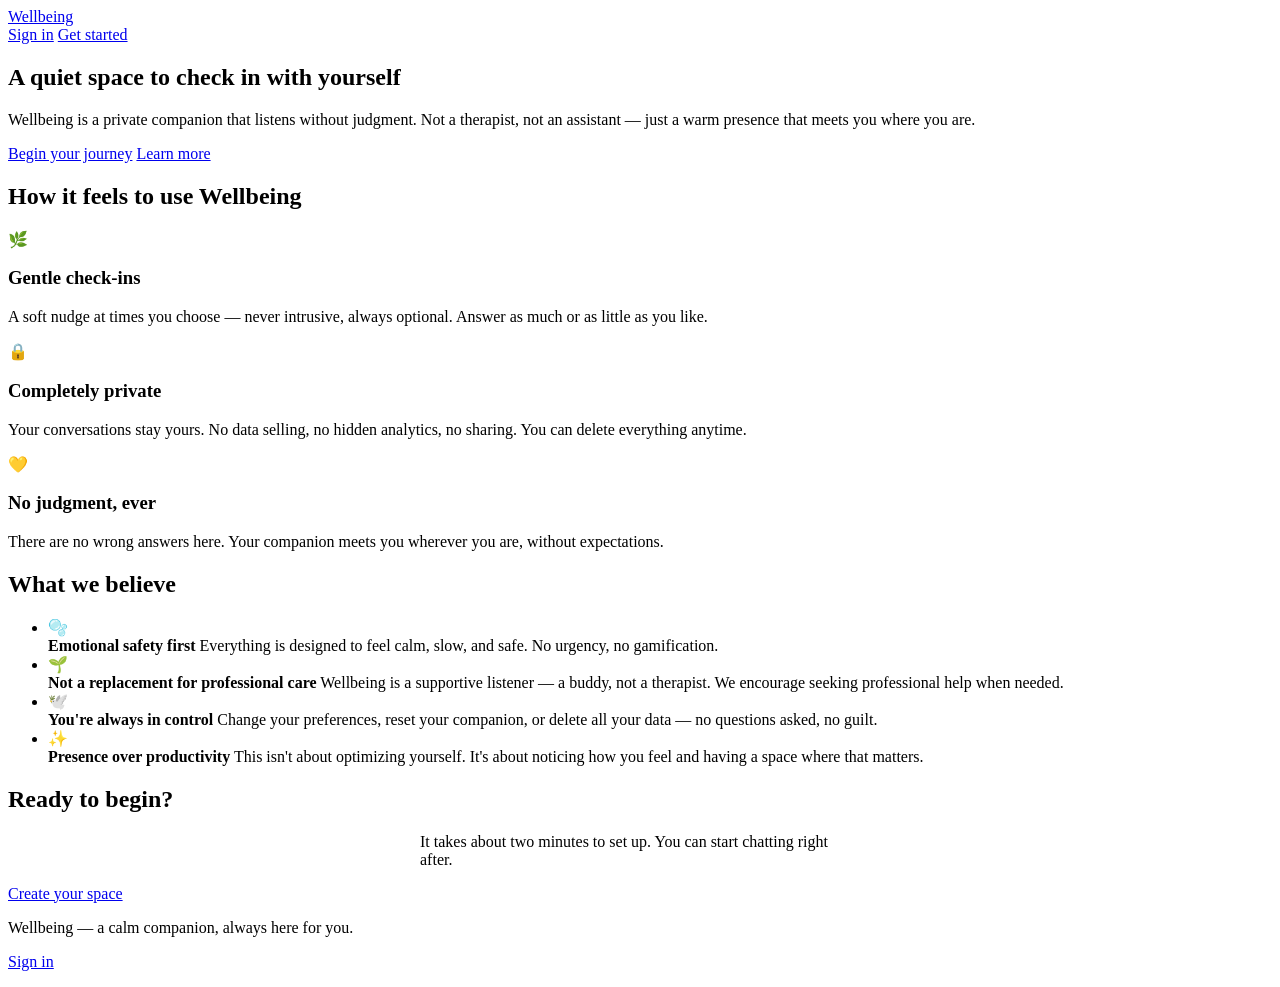
==== static/index.html @ b136bfb5 "Add soothing web portal frontend" ====
<!DOCTYPE html>
<html lang="en">
<head>
  <meta charset="utf-8" />
  <meta name="viewport" content="width=device-width, initial-scale=1" />
  <title>Wellbeing — A quiet companion for your mind</title>
  <meta name="description" content="A calm, private space to check in with yourself. Not a therapist — just a kind listener who's always here." />
  <link rel="stylesheet" href="/css/style.css" />
</head>
<body>

  <!-- Top Bar -->
  <header class="topbar">
    <div class="topbar-inner">
      <a href="/" class="topbar-brand" aria-label="Wellbeing home">
        <span class="brand-dot" aria-hidden="true"></span>
        Wellbeing
      </a>
      <nav class="topbar-nav" aria-label="Main navigation">
        <a href="/login.html" class="btn btn--ghost btn--sm">Sign in</a>
        <a href="/login.html#signup" class="btn btn--primary btn--sm">Get started</a>
      </nav>
    </div>
  </header>

  <main>
    <!-- Hero -->
    <section class="hero" aria-labelledby="hero-heading">
      <div class="breathe-orb" aria-hidden="true"></div>
      <h1 id="hero-heading">A quiet space to check&nbsp;in with&nbsp;yourself</h1>
      <p>
        Wellbeing is a private companion that listens without judgment.
        Not a therapist, not an assistant — just a warm presence that meets you where you are.
      </p>
      <div class="hero-cta">
        <a href="/login.html#signup" class="btn btn--primary btn--lg">Begin your journey</a>
        <a href="#how-it-works" class="btn btn--secondary btn--lg">Learn more</a>
      </div>
    </section>

    <!-- Features -->
    <section id="how-it-works" class="landing-section container" aria-labelledby="features-heading">
      <h2 id="features-heading" class="text-center">How it feels to use Wellbeing</h2>
      <div class="feature-grid">
        <div class="feature-card">
          <div class="feature-icon feature-icon--green" aria-hidden="true">🌿</div>
          <h3>Gentle check-ins</h3>
          <p>A soft nudge at times you choose — never intrusive, always optional. Answer as much or as little as you like.</p>
        </div>
        <div class="feature-card">
          <div class="feature-icon feature-icon--lavender" aria-hidden="true">🔒</div>
          <h3>Completely private</h3>
          <p>Your conversations stay yours. No data selling, no hidden analytics, no sharing. You can delete everything anytime.</p>
        </div>
        <div class="feature-card">
          <div class="feature-icon feature-icon--sand" aria-hidden="true">💛</div>
          <h3>No judgment, ever</h3>
          <p>There are no wrong answers here. Your companion meets you wherever you are, without expectations.</p>
        </div>
      </div>
    </section>

    <!-- Values -->
    <section class="landing-section--tinted" aria-labelledby="values-heading">
      <h2 id="values-heading" class="text-center mb-lg">What we believe</h2>
      <ul class="values-list">
        <li>
          <div class="value-icon" aria-hidden="true">🫧</div>
          <div>
            <strong>Emotional safety first</strong>
            <span>Everything is designed to feel calm, slow, and safe. No urgency, no gamification.</span>
          </div>
        </li>
        <li>
          <div class="value-icon" aria-hidden="true">🌱</div>
          <div>
            <strong>Not a replacement for professional care</strong>
            <span>Wellbeing is a supportive listener — a buddy, not a therapist. We encourage seeking professional help when needed.</span>
          </div>
        </li>
        <li>
          <div class="value-icon" aria-hidden="true">🕊️</div>
          <div>
            <strong>You're always in control</strong>
            <span>Change your preferences, reset your companion, or delete all your data — no questions asked, no guilt.</span>
          </div>
        </li>
        <li>
          <div class="value-icon" aria-hidden="true">✨</div>
          <div>
            <strong>Presence over productivity</strong>
            <span>This isn't about optimizing yourself. It's about noticing how you feel and having a space where that matters.</span>
          </div>
        </li>
      </ul>
    </section>

    <!-- CTA -->
    <section class="landing-section container text-center" aria-labelledby="cta-heading">
      <h2 id="cta-heading">Ready to begin?</h2>
      <p class="text-secondary mt-sm" style="max-width:440px;margin-left:auto;margin-right:auto;">
        It takes about two minutes to set up. You can start chatting right after.
      </p>
      <div class="hero-cta mt-lg">
        <a href="/login.html#signup" class="btn btn--primary btn--lg">Create your space</a>
      </div>
    </section>
  </main>

  <footer class="footer">
    <p>Wellbeing — a calm companion, always here for&nbsp;you.</p>
    <p class="mt-sm"><a href="/login.html">Sign in</a></p>
  </footer>

  <script src="/js/app.js"></script>
</body>
</html>
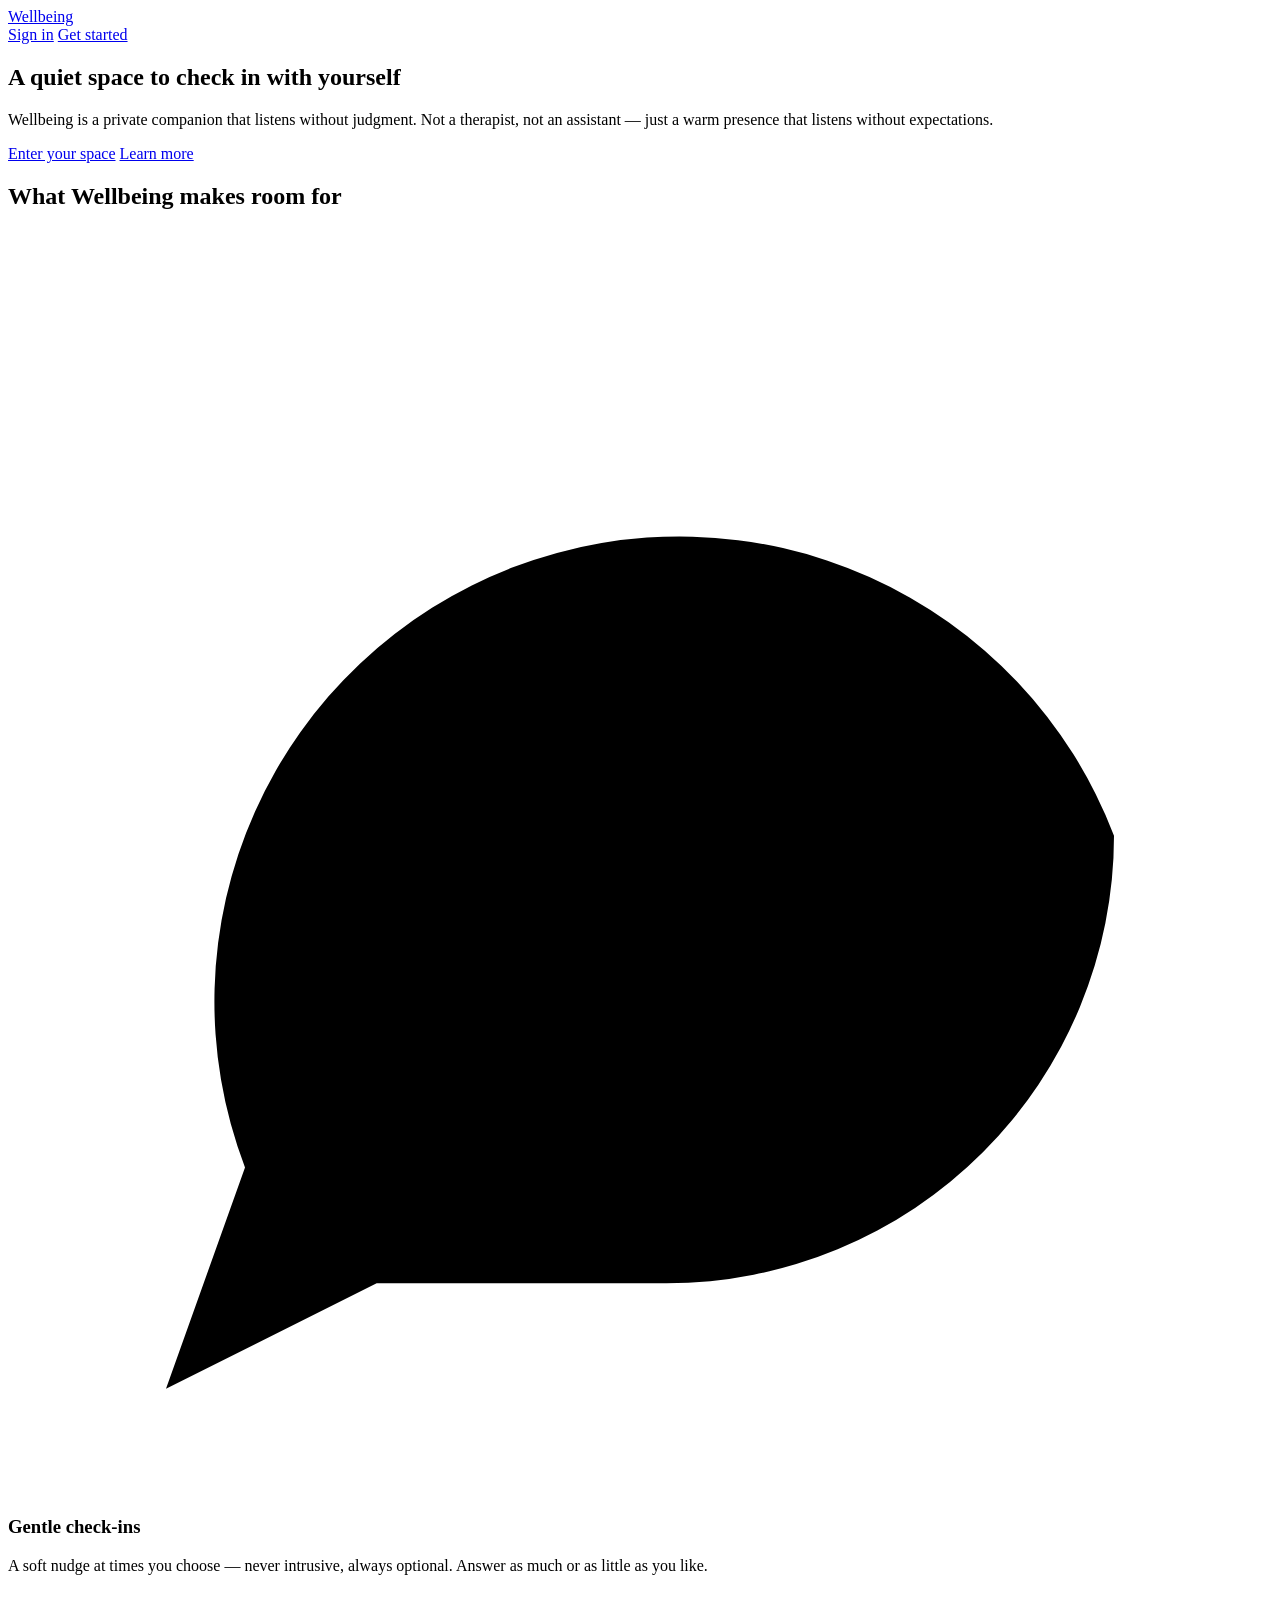
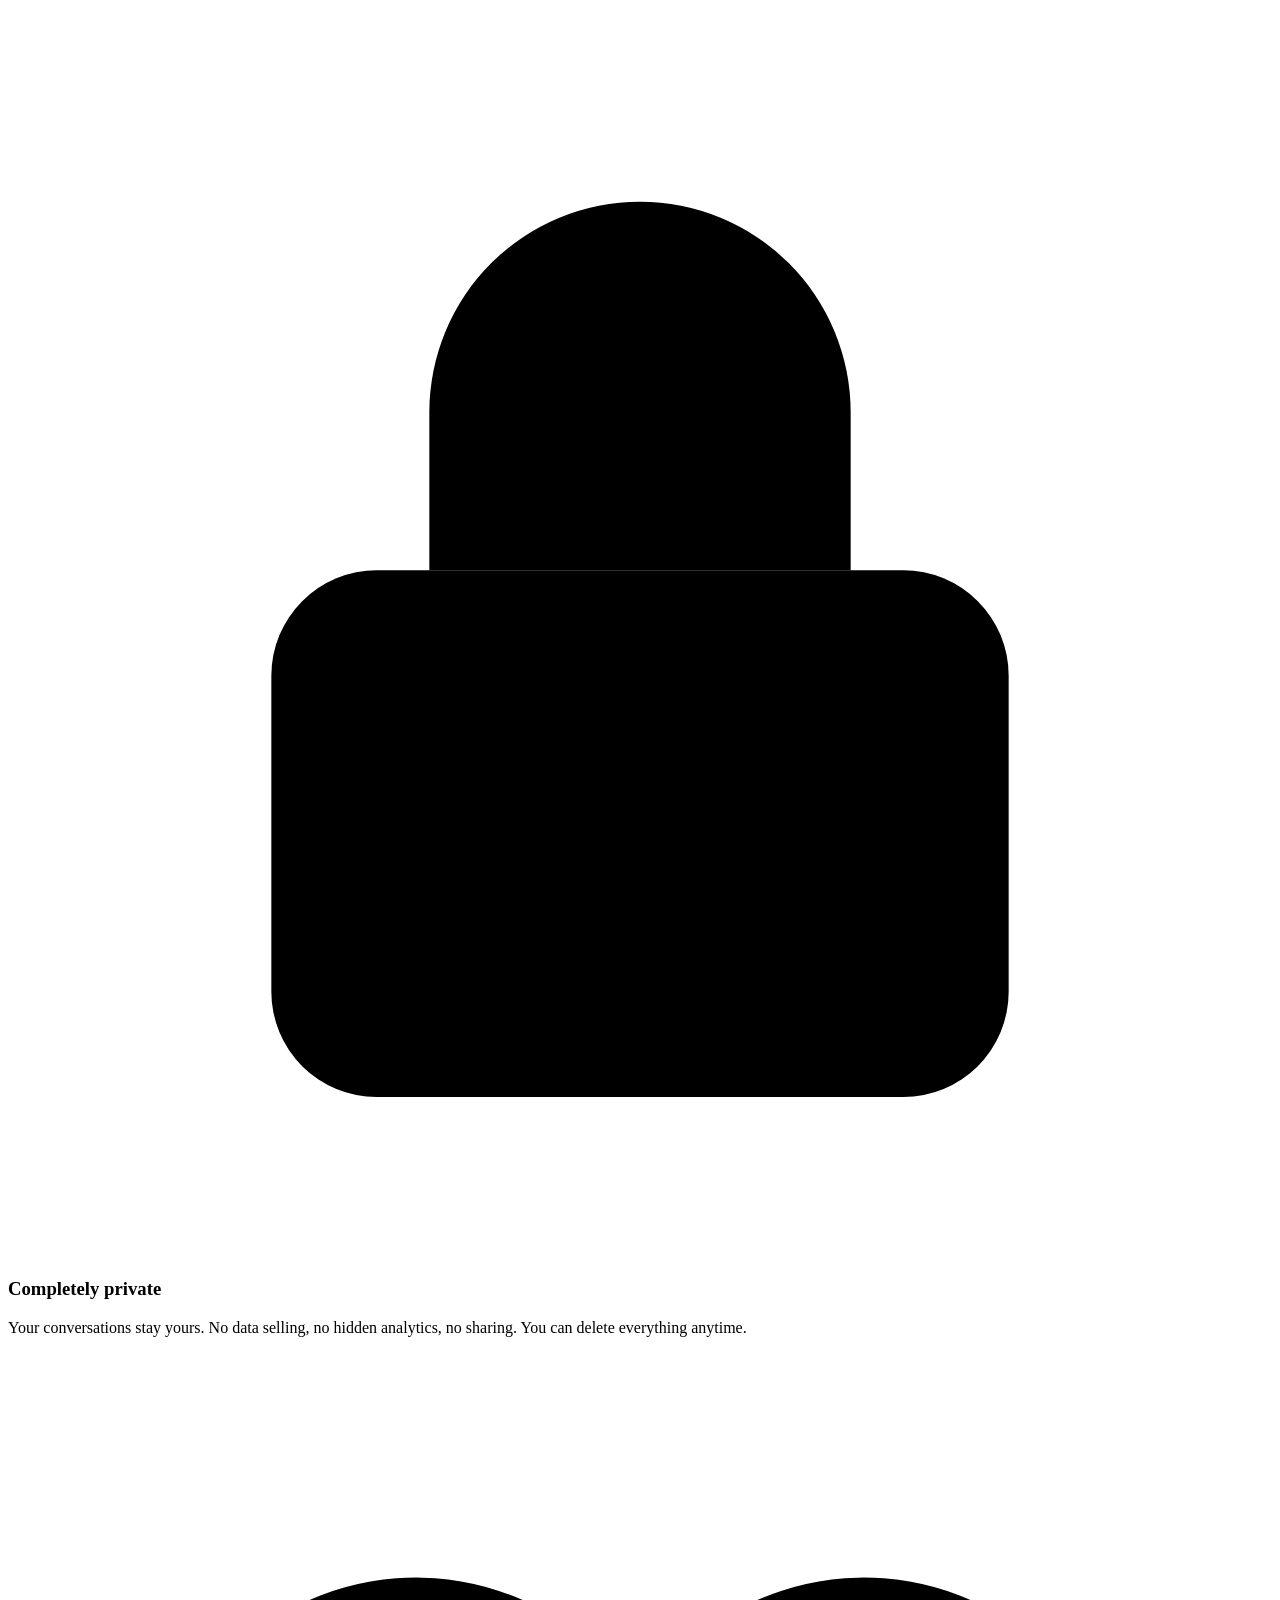
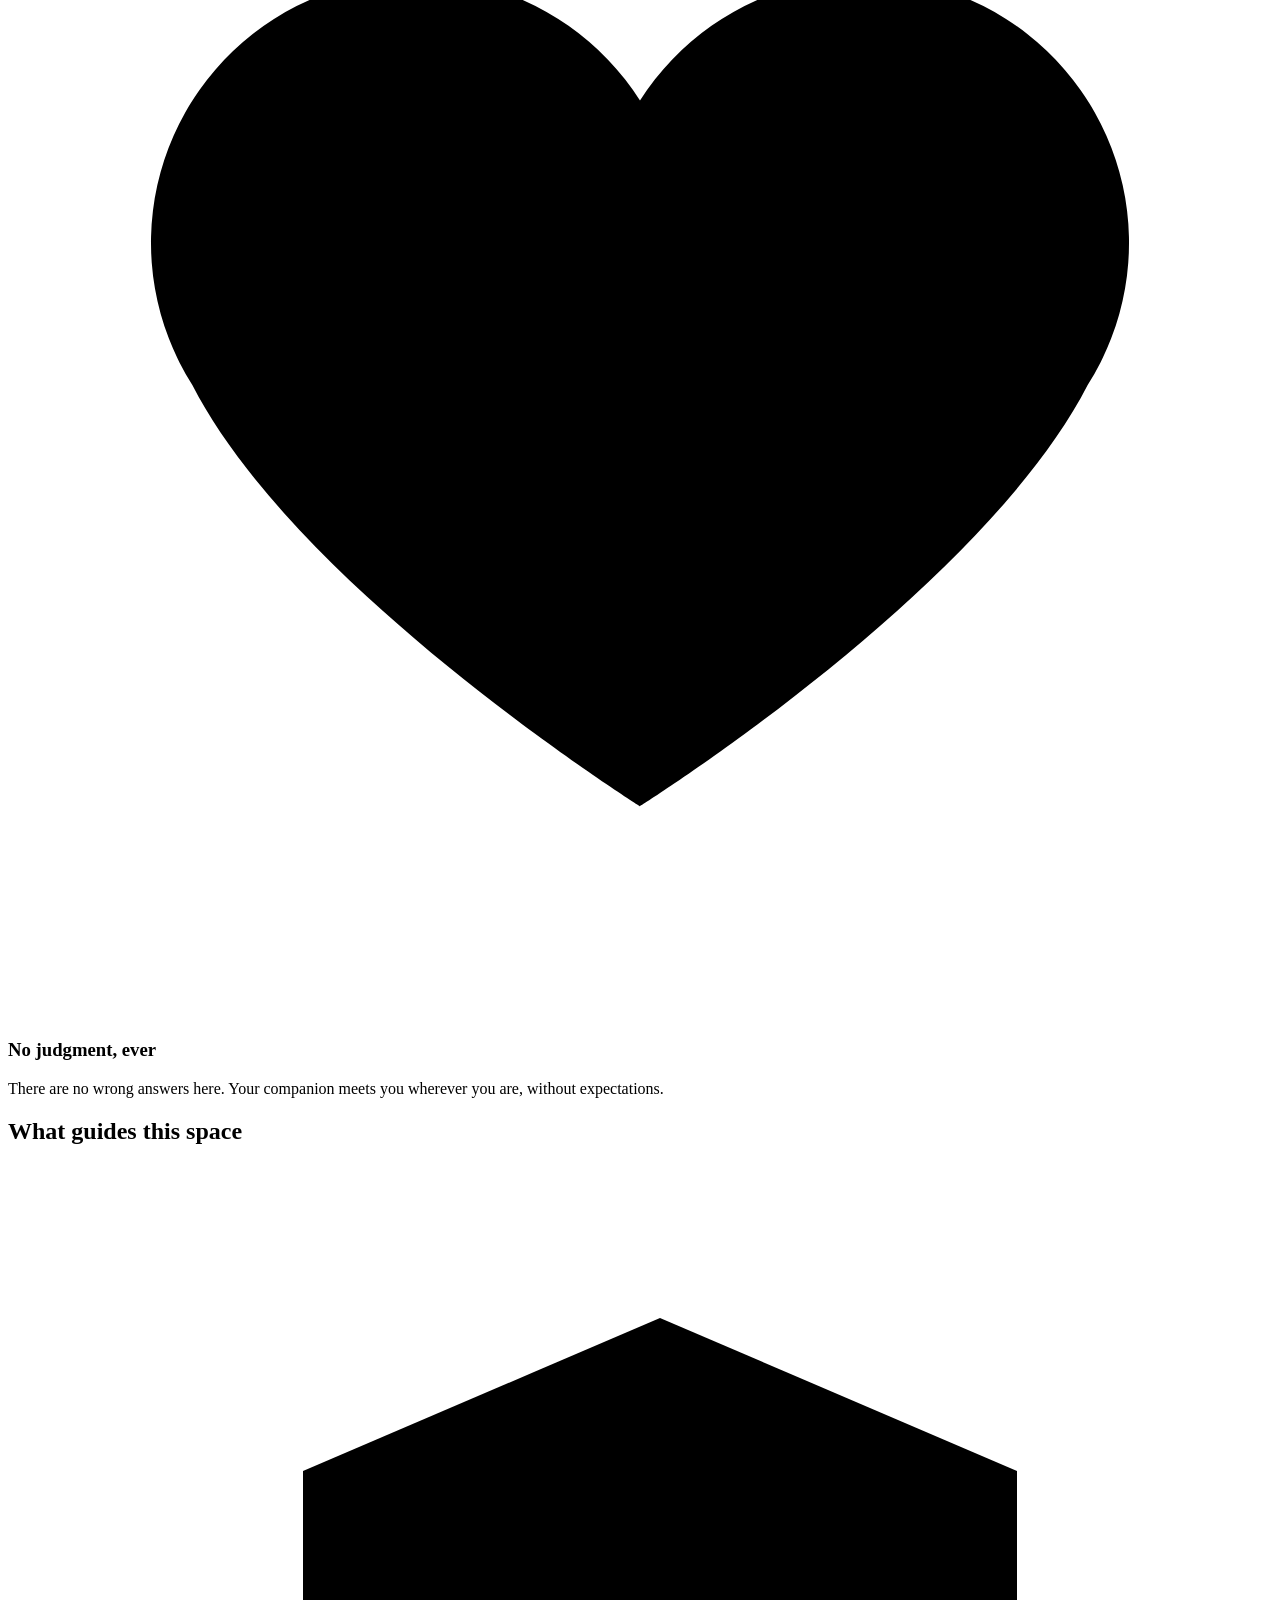
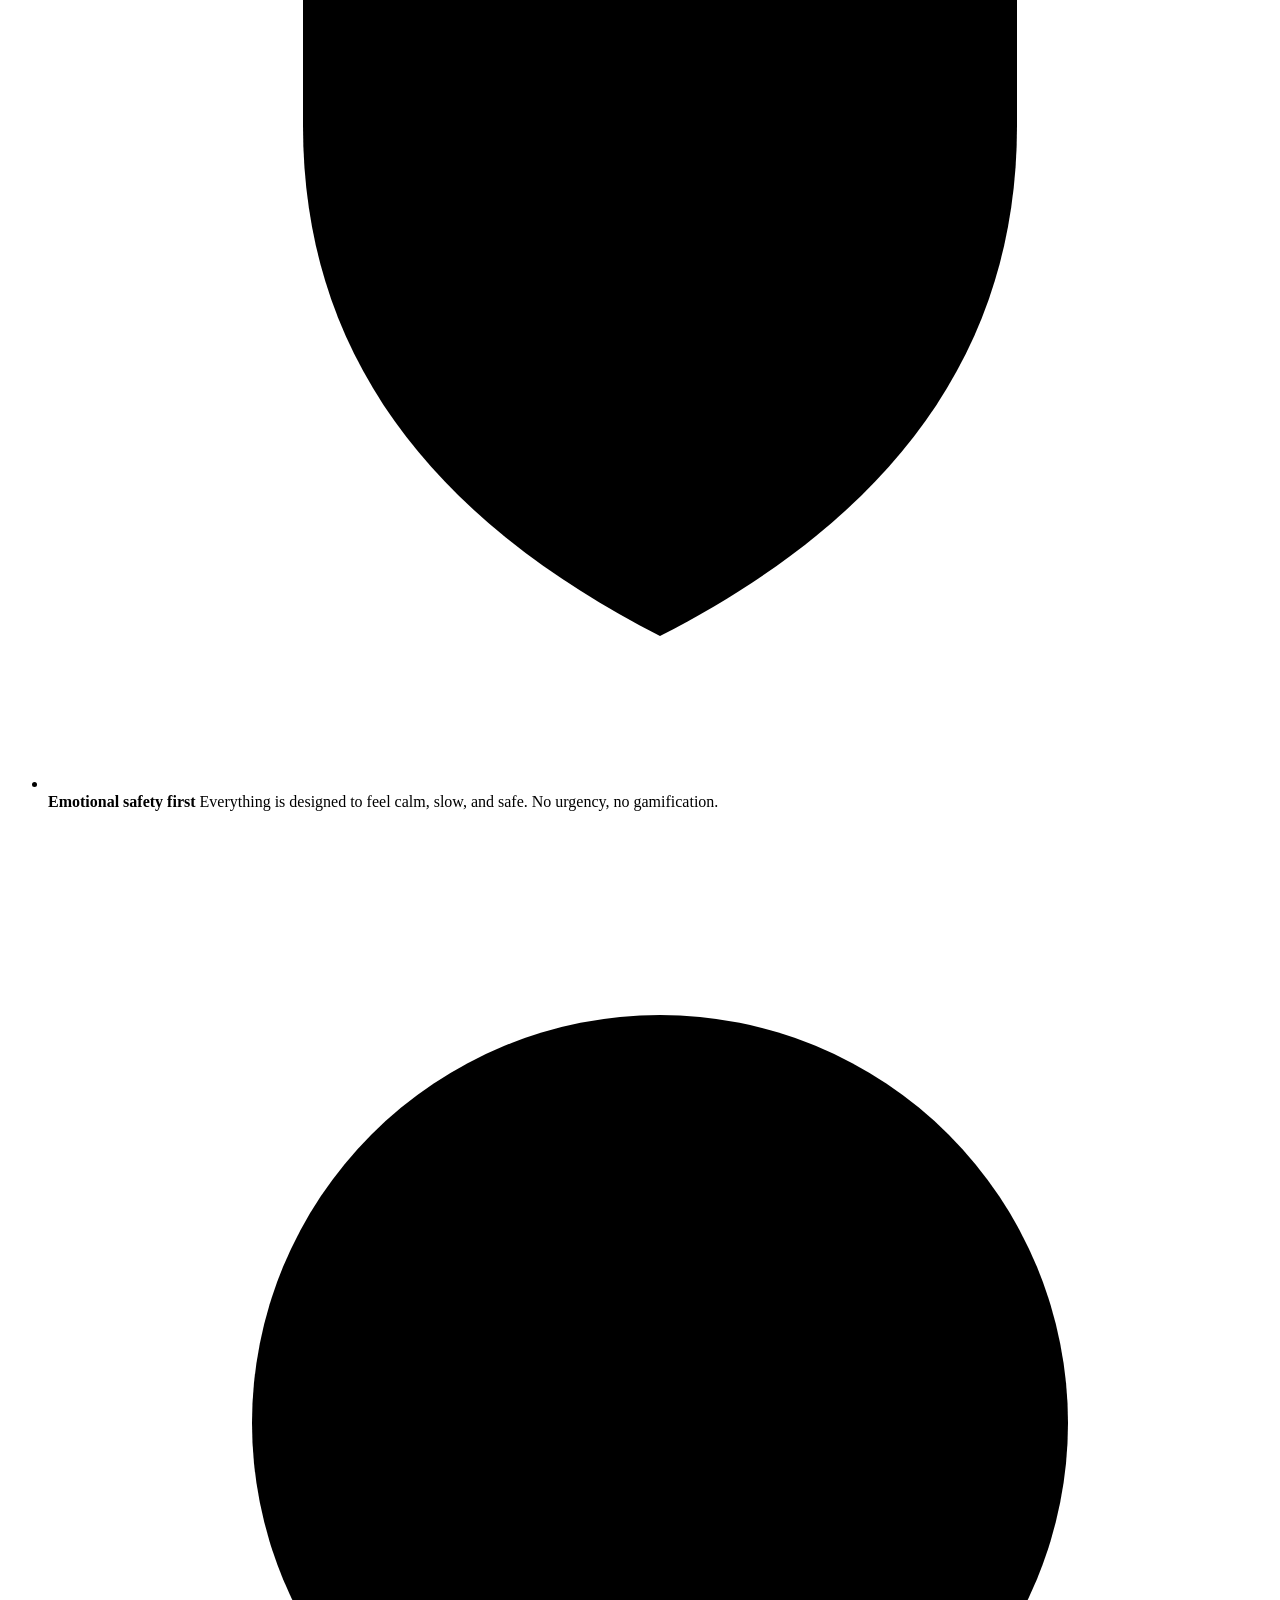
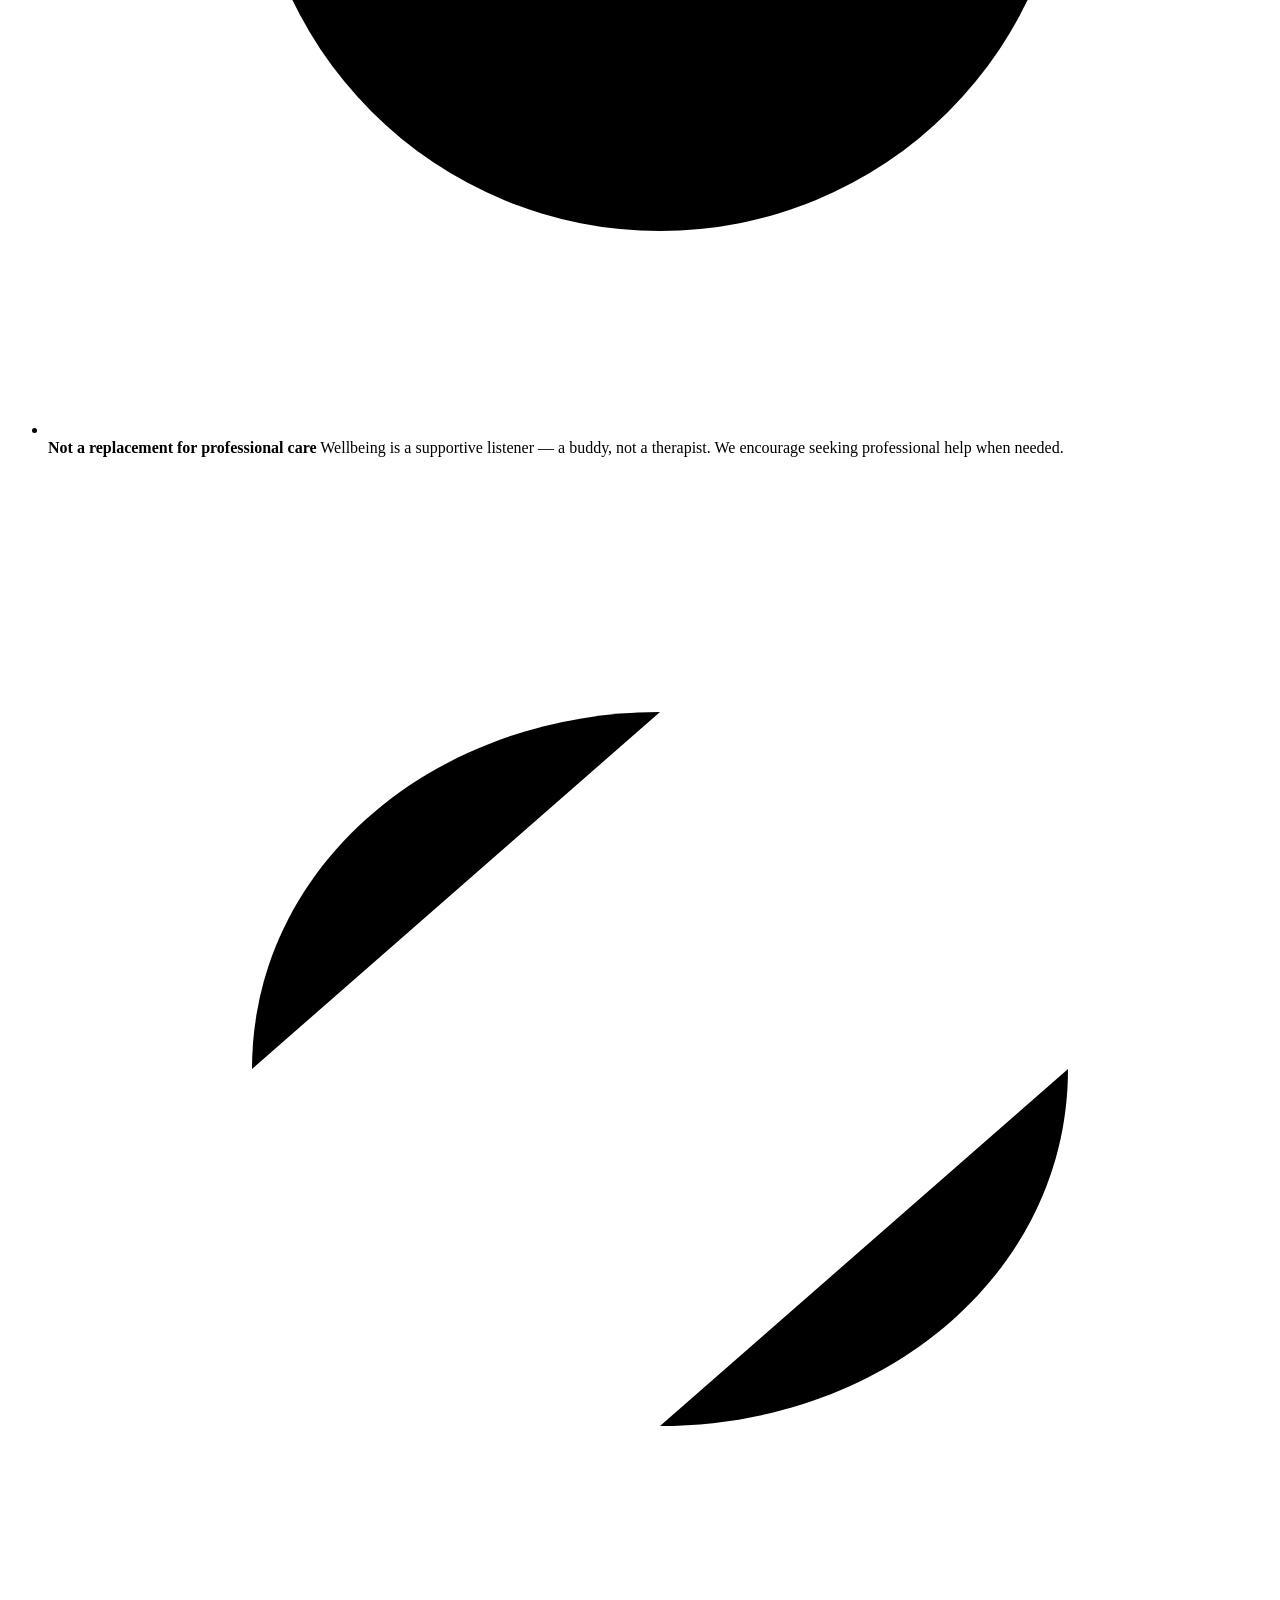
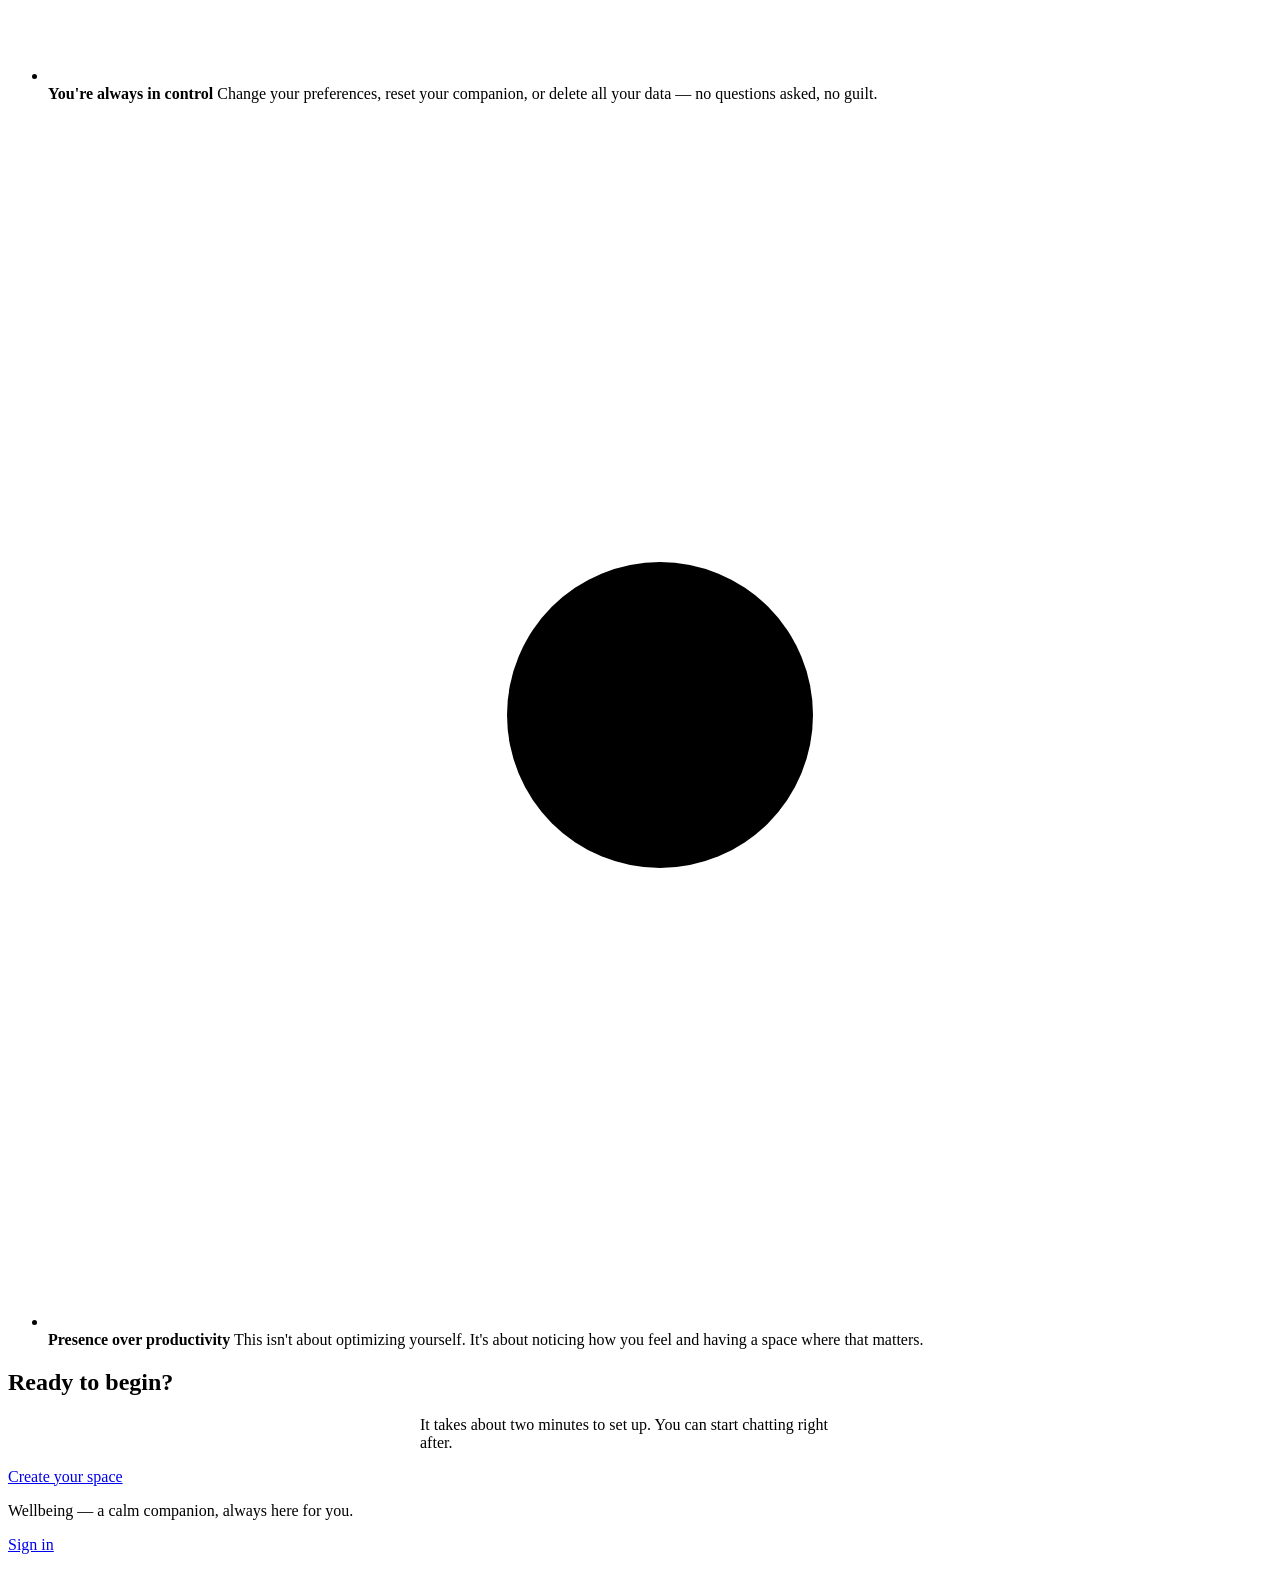
==== commit 2b2baae3: "feat: polish wellbeing companion experience" ====
--- a/static/index.html
+++ b/static/index.html
@@ -17,8 +17,8 @@
         Wellbeing
       </a>
       <nav class="topbar-nav" aria-label="Main navigation">
-        <a href="/login.html" class="btn btn--ghost btn--sm">Sign in</a>
-        <a href="/login.html#signup" class="btn btn--primary btn--sm">Get started</a>
+        <a href="/login.html" class="btn btn--ghost btn--sm" data-tenant-link>Sign in</a>
+        <a href="/login.html#signup" class="btn btn--primary btn--sm" data-tenant-link>Get started</a>
       </nav>
     </div>
   </header>
@@ -30,30 +30,43 @@
       <h1 id="hero-heading">A quiet space to check&nbsp;in with&nbsp;yourself</h1>
       <p>
         Wellbeing is a private companion that listens without judgment.
-        Not a therapist, not an assistant — just a warm presence that meets you where you are.
+        Not a therapist, not an assistant — just a warm presence that listens without expectations.
       </p>
       <div class="hero-cta">
-        <a href="/login.html#signup" class="btn btn--primary btn--lg">Begin your journey</a>
+        <a href="/login.html#signup" class="btn btn--primary btn--lg" data-tenant-link>Enter your space</a>
         <a href="#how-it-works" class="btn btn--secondary btn--lg">Learn more</a>
       </div>
     </section>
 
     <!-- Features -->
     <section id="how-it-works" class="landing-section container" aria-labelledby="features-heading">
-      <h2 id="features-heading" class="text-center">How it feels to use Wellbeing</h2>
+      <h2 id="features-heading" class="text-center">What Wellbeing makes room for</h2>
       <div class="feature-grid">
         <div class="feature-card">
-          <div class="feature-icon feature-icon--green" aria-hidden="true">🌿</div>
+          <div class="feature-icon feature-icon--green" aria-hidden="true">
+            <svg viewBox="0 0 24 24">
+              <path d="M21 11.5a8.5 8.5 0 0 1-8.5 8.5H7l-4 2 1.5-4.2A8.5 8.5 0 1 1 21 11.5Z"></path>
+            </svg>
+          </div>
           <h3>Gentle check-ins</h3>
           <p>A soft nudge at times you choose — never intrusive, always optional. Answer as much or as little as you like.</p>
         </div>
         <div class="feature-card">
-          <div class="feature-icon feature-icon--lavender" aria-hidden="true">🔒</div>
+          <div class="feature-icon feature-icon--lavender" aria-hidden="true">
+            <svg viewBox="0 0 24 24">
+              <rect x="5" y="11" width="14" height="10" rx="2"></rect>
+              <path d="M8 11V8a4 4 0 1 1 8 0v3"></path>
+            </svg>
+          </div>
           <h3>Completely private</h3>
           <p>Your conversations stay yours. No data selling, no hidden analytics, no sharing. You can delete everything anytime.</p>
         </div>
         <div class="feature-card">
-          <div class="feature-icon feature-icon--sand" aria-hidden="true">💛</div>
+          <div class="feature-icon feature-icon--sand" aria-hidden="true">
+            <svg viewBox="0 0 24 24">
+              <path d="M12 20s-6.5-4.1-8.5-8A4.9 4.9 0 0 1 12 6.6 4.9 4.9 0 0 1 20.5 12C18.5 15.9 12 20 12 20Z"></path>
+            </svg>
+          </div>
           <h3>No judgment, ever</h3>
           <p>There are no wrong answers here. Your companion meets you wherever you are, without expectations.</p>
         </div>
@@ -62,31 +75,54 @@
 
     <!-- Values -->
     <section class="landing-section--tinted" aria-labelledby="values-heading">
-      <h2 id="values-heading" class="text-center mb-lg">What we believe</h2>
+      <h2 id="values-heading" class="text-center mb-lg">What guides this space</h2>
       <ul class="values-list">
         <li>
-          <div class="value-icon" aria-hidden="true">🫧</div>
+          <div class="value-icon" aria-hidden="true">
+            <svg viewBox="0 0 24 24">
+              <path d="M12 3 5 6v5c0 4.8 2.9 7.9 7 10 4.1-2.1 7-5.2 7-10V6l-7-3Z"></path>
+            </svg>
+          </div>
           <div>
             <strong>Emotional safety first</strong>
             <span>Everything is designed to feel calm, slow, and safe. No urgency, no gamification.</span>
           </div>
         </li>
         <li>
-          <div class="value-icon" aria-hidden="true">🌱</div>
+          <div class="value-icon" aria-hidden="true">
+            <svg viewBox="0 0 24 24">
+              <circle cx="12" cy="12" r="8"></circle>
+              <path d="M9.2 14.4c.9.9 1.7 1.3 2.8 1.3 2 0 3.6-1.5 3.6-3.6 0-1.1-.4-2-1.3-2.8"></path>
+            </svg>
+          </div>
           <div>
             <strong>Not a replacement for professional care</strong>
             <span>Wellbeing is a supportive listener — a buddy, not a therapist. We encourage seeking professional help when needed.</span>
           </div>
         </li>
         <li>
-          <div class="value-icon" aria-hidden="true">🕊️</div>
+          <div class="value-icon" aria-hidden="true">
+            <svg viewBox="0 0 24 24">
+              <path d="M4 12c0-4 3.6-7 8-7"></path>
+              <path d="M20 12c0 4-3.6 7-8 7"></path>
+              <path d="M12 5v14"></path>
+            </svg>
+          </div>
           <div>
             <strong>You're always in control</strong>
             <span>Change your preferences, reset your companion, or delete all your data — no questions asked, no guilt.</span>
           </div>
         </li>
         <li>
-          <div class="value-icon" aria-hidden="true">✨</div>
+          <div class="value-icon" aria-hidden="true">
+            <svg viewBox="0 0 24 24">
+              <path d="M12 4v4"></path>
+              <path d="M12 16v4"></path>
+              <path d="M4 12h4"></path>
+              <path d="M16 12h4"></path>
+              <circle cx="12" cy="12" r="3"></circle>
+            </svg>
+          </div>
           <div>
             <strong>Presence over productivity</strong>
             <span>This isn't about optimizing yourself. It's about noticing how you feel and having a space where that matters.</span>
@@ -102,14 +138,14 @@
         It takes about two minutes to set up. You can start chatting right after.
       </p>
       <div class="hero-cta mt-lg">
-        <a href="/login.html#signup" class="btn btn--primary btn--lg">Create your space</a>
+         <a href="/login.html#signup" class="btn btn--primary btn--lg" data-tenant-link>Create your space</a>
       </div>
     </section>
   </main>
 
   <footer class="footer">
     <p>Wellbeing — a calm companion, always here for&nbsp;you.</p>
-    <p class="mt-sm"><a href="/login.html">Sign in</a></p>
+    <p class="mt-sm"><a href="/login.html" data-tenant-link>Sign in</a></p>
   </footer>
 
   <script src="/js/app.js"></script>
